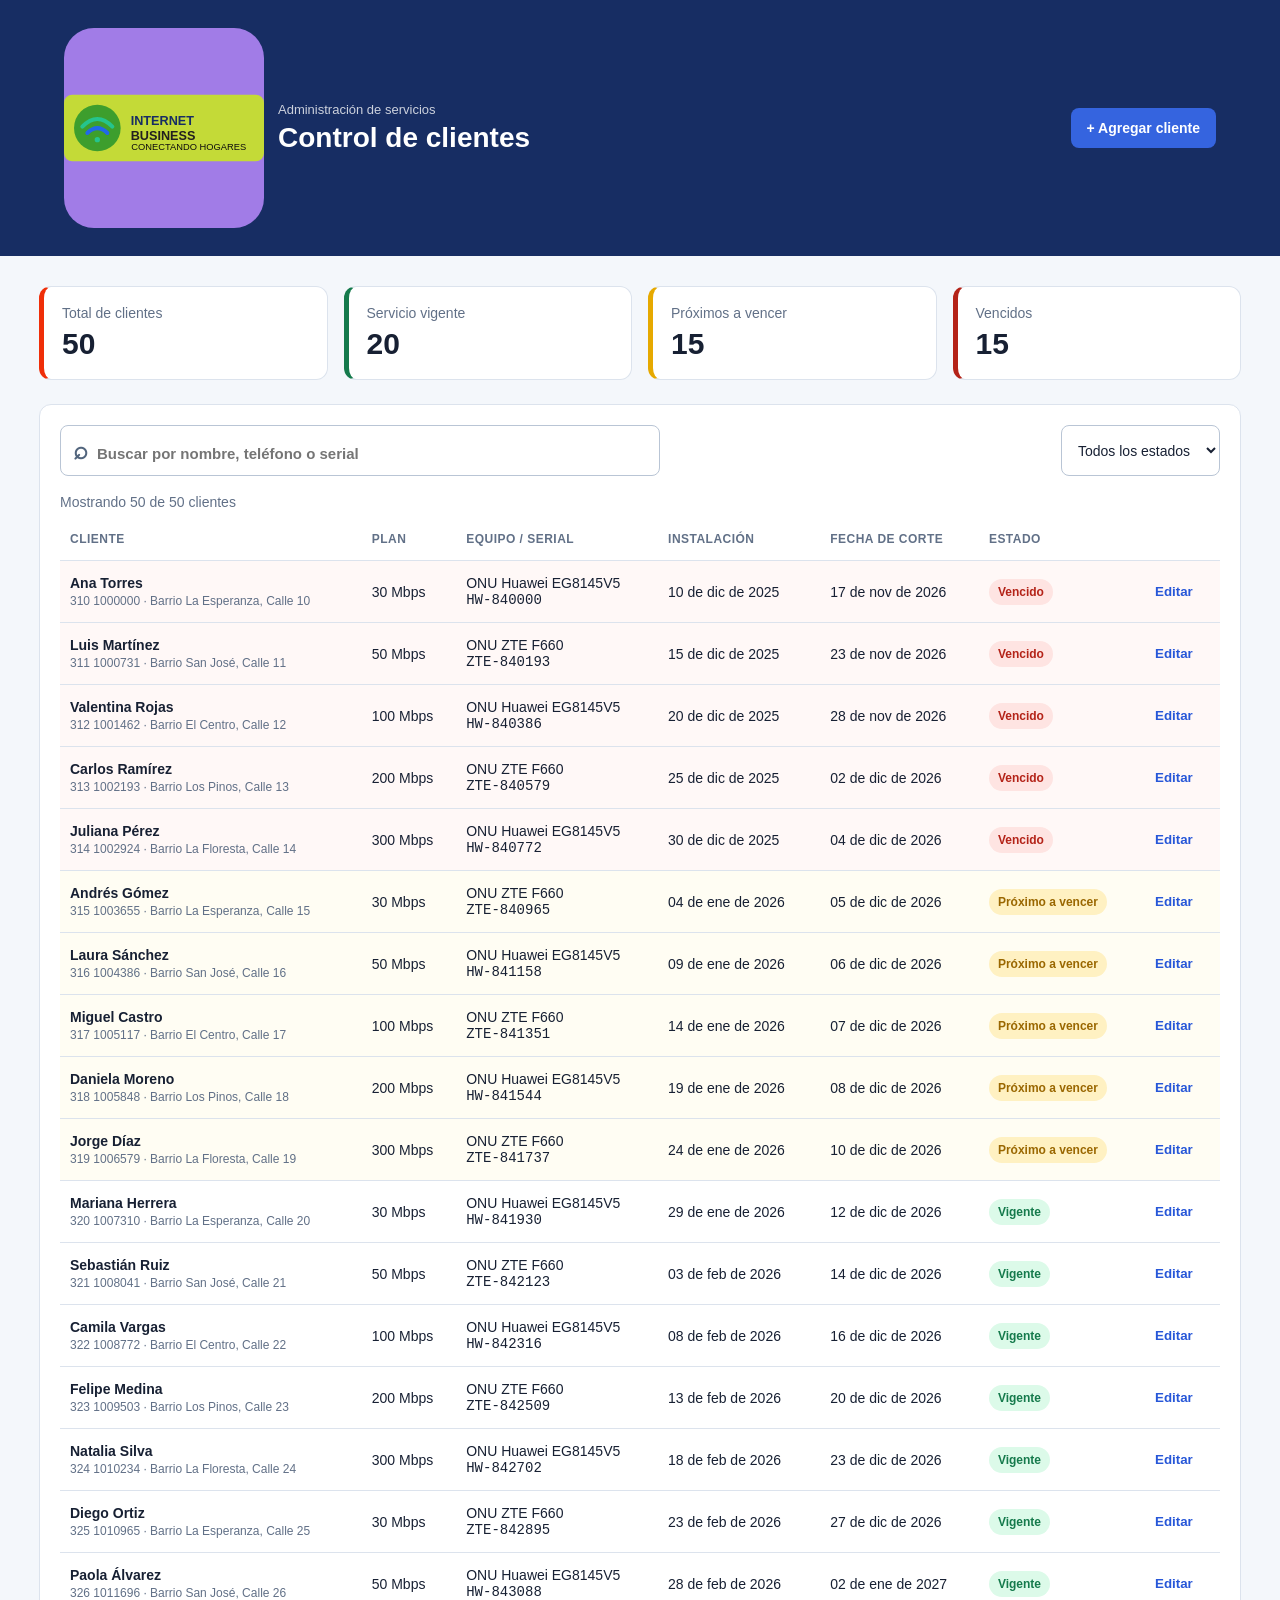
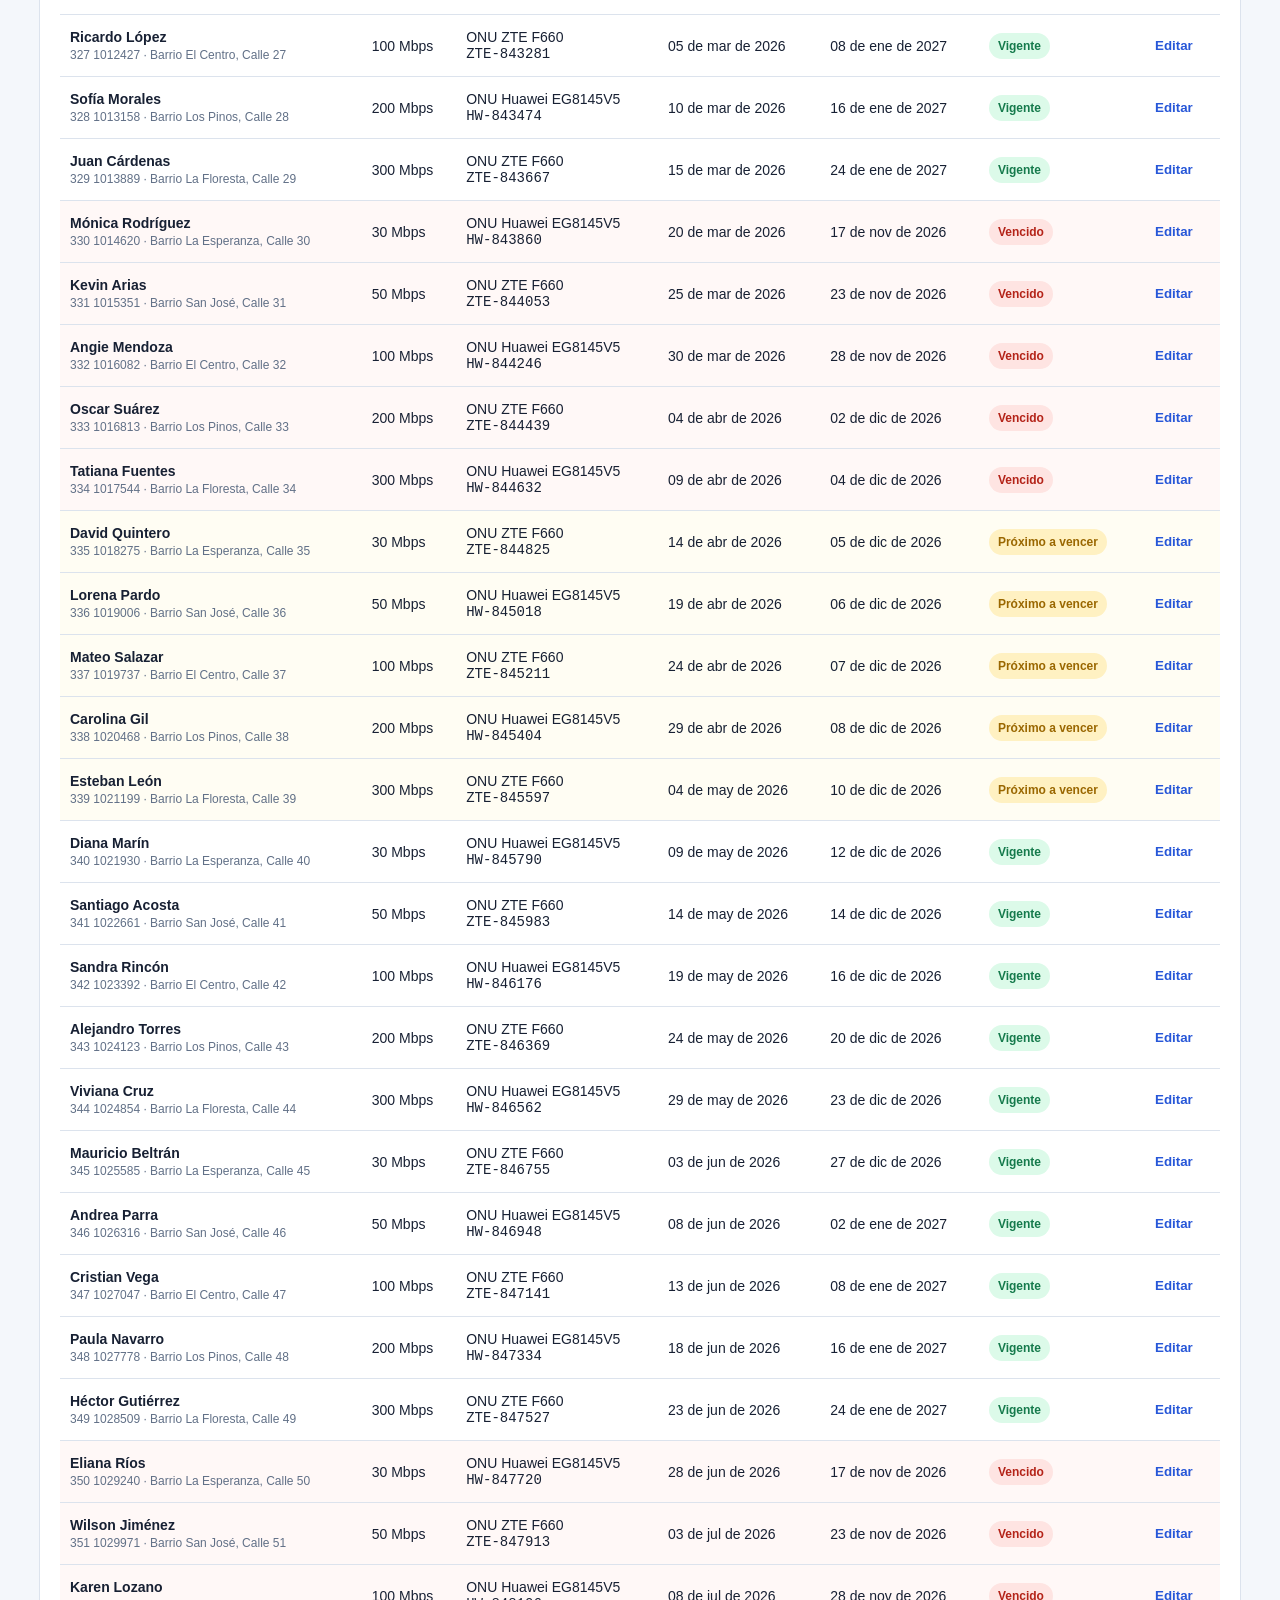
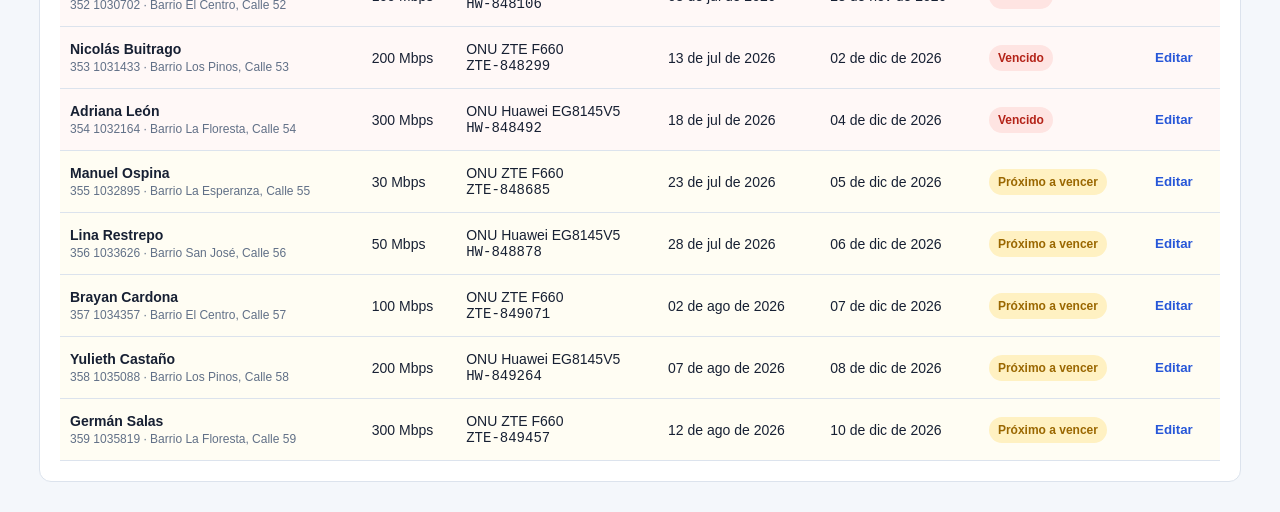
==== index.html @ f07d23fa "Add files via upload" ====
<!doctype html>
<html lang="es">
<head>
  <meta charset="utf-8">
  <meta name="viewport" content="width=device-width, initial-scale=1">
  <title>Internet Business | Control de clientes</title>
  <link rel="stylesheet" href="styles.css">
</head>
<body>
  <header class="topbar">
    <div class="brand">
      <img src="logo-internet-business.svg" alt="Internet Business - Conectando Hogares">
      <div>
        <p class="eyebrow">Administración de servicios</p>
        <h1>Control de clientes</h1>
      </div>
    </div>
    <button id="addClient" class="button">+ Agregar cliente</button>
  </header>

  <main>
    <section class="summary">
      <article class="metric total">
        <span>Total de clientes</span>
        <strong id="totalCount">0</strong>
      </article>
      <article class="metric current">
        <span>Servicio vigente</span>
        <strong id="currentCount">0</strong>
      </article>
      <article class="metric soon">
        <span>Próximos a vencer</span>
        <strong id="soonCount">0</strong>
      </article>
      <article class="metric overdue">
        <span>Vencidos</span>
        <strong id="overdueCount">0</strong>
      </article>
    </section>

    <section class="panel">
      <div class="tools">
        <label class="search" for="searchInput">
          <span>⌕</span>
          <input id="searchInput" type="search"
            placeholder="Buscar por nombre, teléfono o serial">
        </label>

        <select id="statusFilter">
          <option value="all">Todos los estados</option>
          <option value="current">Vigente</option>
          <option value="soon">Próximo a vencer</option>
          <option value="overdue">Vencido</option>
        </select>
      </div>

      <p id="resultText" class="result-text"></p>

      <div class="table-wrap">
        <table>
          <thead>
            <tr>
              <th>Cliente</th>
              <th>Plan</th>
              <th>Equipo / serial</th>
              <th>Instalación</th>
              <th>Fecha de corte</th>
              <th>Estado</th>
              <th></th>
            </tr>
          </thead>
          <tbody id="clientRows"></tbody>
        </table>
      </div>
    </section>
  </main>

  <dialog id="clientDialog">
    <form id="clientForm">
      <div class="modal-header">
        <h2 id="formTitle">Agregar cliente</h2>
        <button class="close" type="button" id="closeDialog">×</button>
      </div>

      <input id="editingId" type="hidden">

      <div class="form-grid">
        <label>Nombre completo
          <input id="name" name="name" required>
        </label>

        <label>Teléfono
          <input id="phone" name="phone" required>
        </label>

        <label>Dirección
          <input id="address" name="address" required>
        </label>

        <label>Plan
          <select id="plan" name="plan" required>
            <option>30 Mbps</option>
            <option>50 Mbps</option>
            <option>100 Mbps</option>
            <option>200 Mbps</option>
            <option>300 Mbps</option>
          </select>
        </label>

        <label>Equipo
          <input id="device" name="device" required>
        </label>

        <label>Serial
          <input id="serial" name="serial" required>
        </label>

        <label>Fecha de instalación
          <input id="installation" name="installation" type="date" required>
        </label>

        <label>Fecha de corte
          <input id="cutoff" name="cutoff" type="date" required>
        </label>
      </div>

      <div class="modal-actions">
        <button class="button secondary" type="button" id="cancelDialog">
          Cancelar
        </button>
        <button class="button" type="submit">Guardar cliente</button>
      </div>
    </form>
  </dialog>

  <script src="script.js"></script>
</body>
</html>
---- styles.css ----
:root {
  --ink: #172033;
  --muted: #617087;
  --line: #dce3ed;
  --bg: #f4f7fb;
  --card: #ffffff;
  --blue: #2757d8;
  --green: #157a4c;
  --yellow: #9a6700;
  --red: #b42318;
}

* {
  box-sizing: border-box;
}

body {
  margin: 0;
  font-family: Arial, sans-serif;
  color: var(--ink);
  background: var(--bg);
}

.topbar {
  padding: 28px max(5vw, 24px);
  background: #172d63;
  color: #ffffff;
  display: flex;
  align-items: center;
  justify-content: space-between;
  gap: 20px;
}

.brand {
  display: flex;
  align-items: center;
  gap: 14px;
}

.brand img {
  width: 200px;
  height: 200px;
  border-radius: 30px;
  background: #a17ce7;
}

h1, h2, p {
  margin: 0;
}

h1 {
  font-size: 28px;
}

.eyebrow {
  font-size: 13px;
  opacity: 0.78;
  margin-bottom: 5px;
}

main {
  max-width: 1250px;
  margin: 30px auto;
  padding: 0 24px;
}

.summary {
  display: grid;
  grid-template-columns: repeat(4, 1fr);
  gap: 16px;
  margin-bottom: 24px;
}

.metric,
.panel {
  background: var(--card);
  border: 1px solid var(--line);
  border-radius: 12px;
}

.metric {
  padding: 18px;
  border-left: 5px solid #ef2e08;
}

.metric.current {
  border-left-color: var(--green);
}

.metric.soon {
  border-left-color: #e6a900;
}

.metric.overdue {
  border-left-color: var(--red);
}

.metric span {
  color: var(--muted);
  font-size: 14px;
  display: block;
}

.metric strong {
  display: block;
  font-size: 30px;
  margin-top: 6px;
}

.panel {
  padding: 20px;
}

.tools {
  display: flex;
  gap: 12px;
  justify-content: space-between;
}

.search {
  display: flex;
  align-items: center;
  gap: 9px;
  flex: 1;
  max-width: 600px;
  border: 1px solid #b9c5d5;
  border-radius: 8px;
  padding: 0 12px;
  font-size: 25px;
  color: #52657d;
  background: #ffffff;
}

.search input,
select {
  border: 0;
  outline: 0;
  background: transparent;
  font: inherit;
}

.search input {
  width: 100%;
  padding: 13px 0;
  font-size: 15px;
}

select {
  border: 1px solid #b9c5d5;
  border-radius: 8px;
  padding: 0 12px;
  color: var(--ink);
  font-size: 14px;
}

.result-text {
  color: var(--muted);
  font-size: 14px;
  margin: 18px 0 8px;
}

.table-wrap {
  overflow-x: auto;
}

table {
  width: 100%;
  border-collapse: collapse;
  min-width: 890px;
}

th,
td {
  padding: 14px 10px;
  text-align: left;
  border-bottom: 1px solid var(--line);
  font-size: 14px;
}

th {
  color: var(--muted);
  font-size: 12px;
  text-transform: uppercase;
  letter-spacing: 0.04em;
}

.client-name {
  font-weight: bold;
}

.client-address {
  color: var(--muted);
  display: block;
  font-size: 12px;
  margin-top: 3px;
}

.badge {
  display: inline-block;
  padding: 6px 9px;
  border-radius: 999px;
  font-weight: bold;
  font-size: 12px;
}

.badge.current {
  color: var(--green);
  background: #dcfae9;
}

.badge.soon {
  color: var(--yellow);
  background: #fff1c2;
}

.badge.overdue {
  color: var(--red);
  background: #fee4e2;
}

.row-overdue {
  background: #fff8f7;
}

.row-soon {
  background: #fffdf3;
}

.edit {
  border: 0;
  color: var(--blue);
  background: transparent;
  cursor: pointer;
  font-weight: bold;
}

.button {
  border: 0;
  border-radius: 8px;
  cursor: pointer;
  padding: 12px 16px;
  background: #3564df;
  color: #ffffff;
  font-weight: bold;
  font-size: 14px;
}

.button.secondary {
  background: #e7ecf3;
  color: var(--ink);
}

dialog {
  border: 0;
  border-radius: 12px;
  padding: 0;
  width: min(680px, calc(100% - 30px));
  box-shadow: 0 18px 60px #00000066;
}

dialog::backdrop {
  background: #13223c99;
}

form {
  padding: 22px;
}

.modal-header,
.modal-actions {
  display: flex;
  align-items: center;
  justify-content: space-between;
  gap: 12px;
}

.close {
  border: 0;
  background: transparent;
  font-size: 28px;
  cursor: pointer;
}

.form-grid {
  display: grid;
  grid-template-columns: repeat(2, 1fr);
  gap: 14px;
  margin: 22px 0;
}

label {
  font-size: 13px;
  font-weight: bold;
  color: #34445d;
}

label input,
label select {
  display: block;
  width: 100%;
  margin-top: 6px;
  padding: 10px;
  border: 1px solid #b9c5d5;
  border-radius: 7px;
  background: #ffffff;
  font-size: 14px;
}

.modal-actions {
  justify-content: flex-end;
}

@media (max-width: 720px) {
  .topbar {
    align-items: flex-start;
    flex-direction: column;
  }

  .summary {
    grid-template-columns: repeat(2, 1fr);
  }

  .tools {
    flex-direction: column;
  }

  .search {
    max-width: none;
  }

  .tools select {
    padding: 12px;
  }

  .form-grid {
    grid-template-columns: 1fr;
  }
}
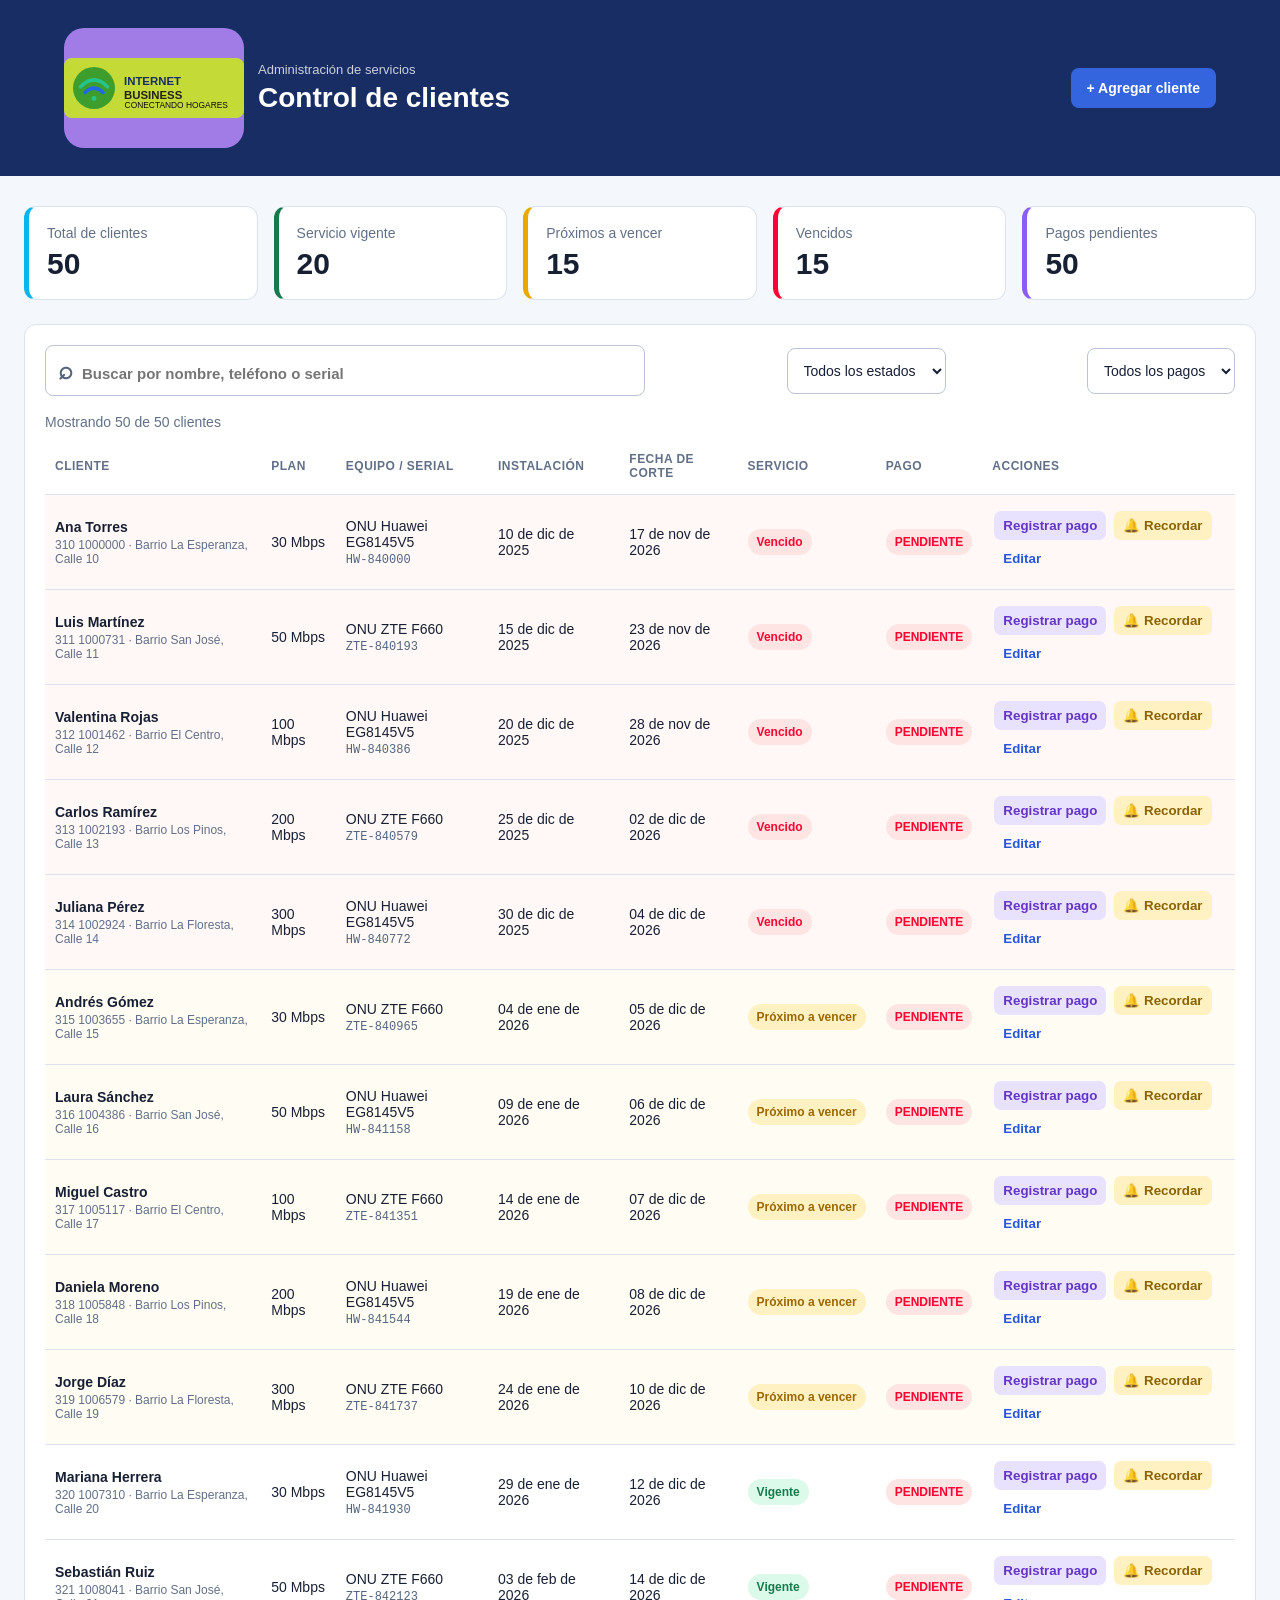
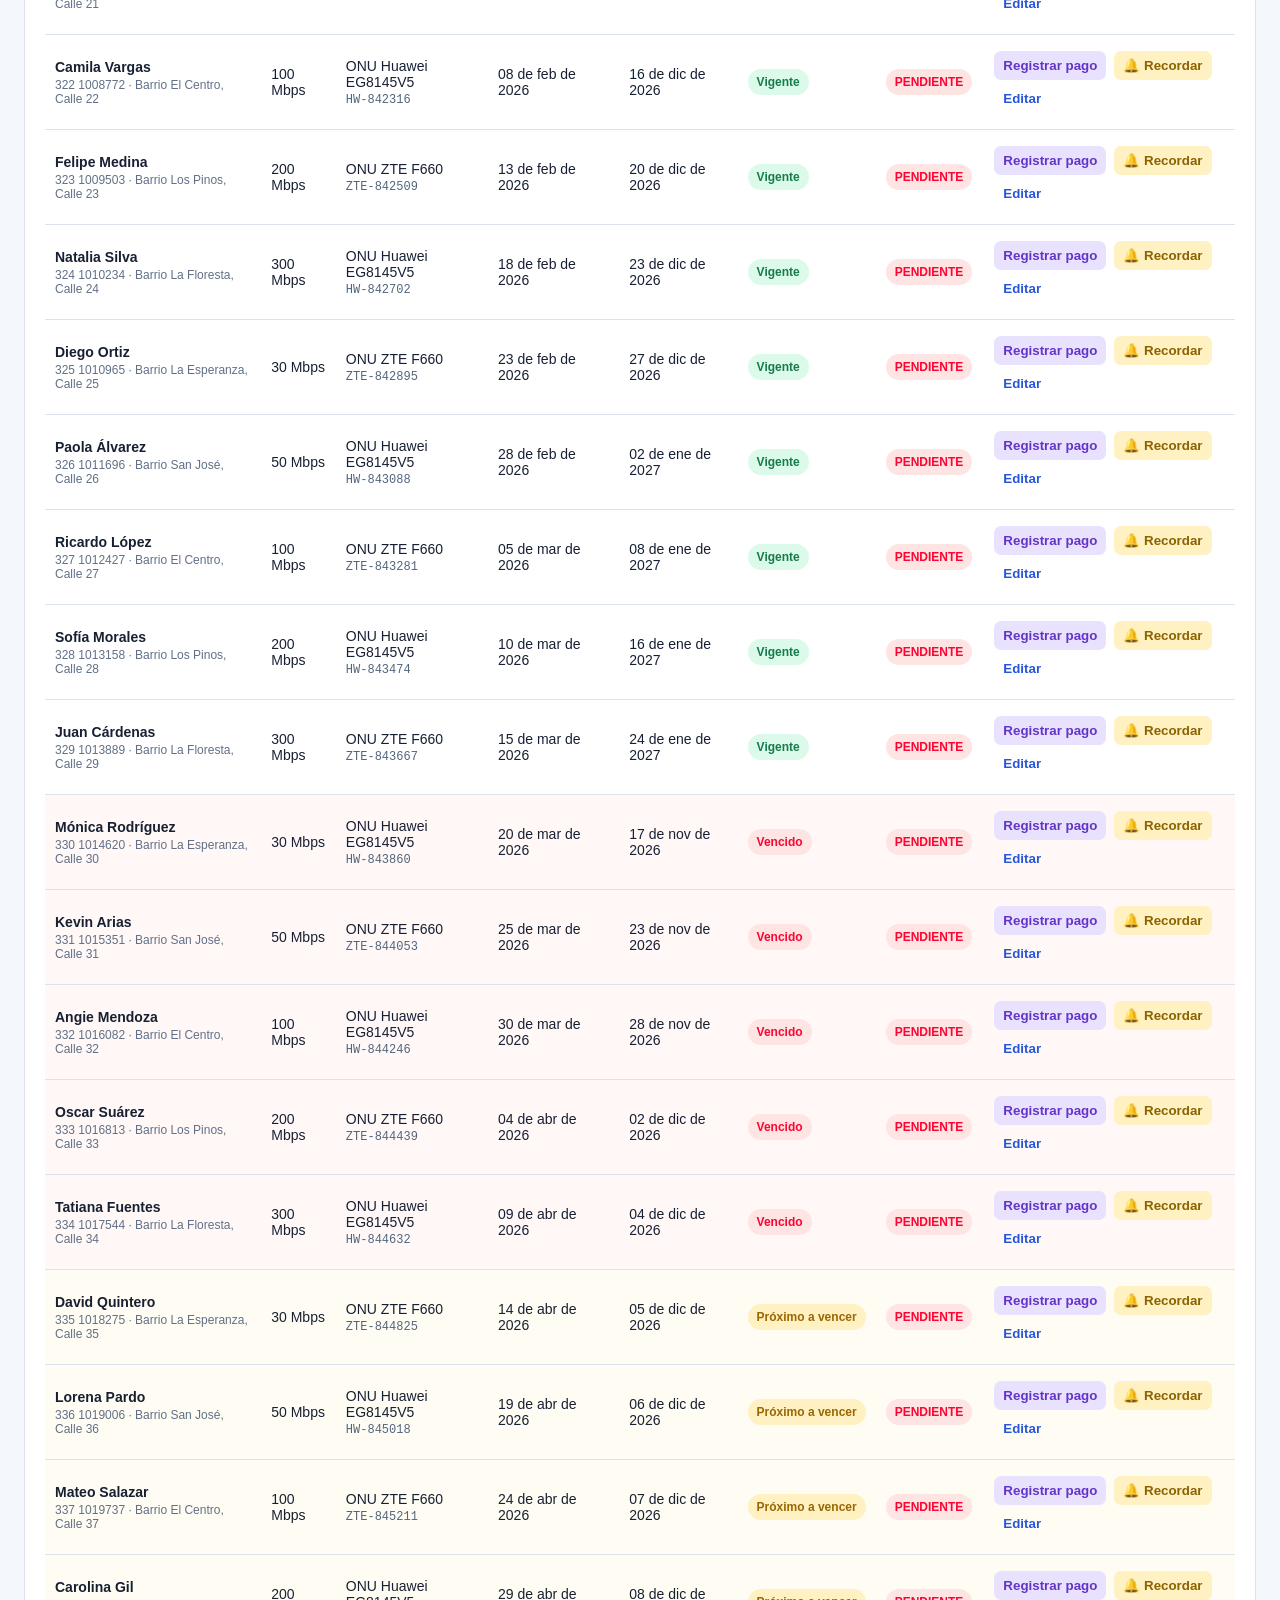
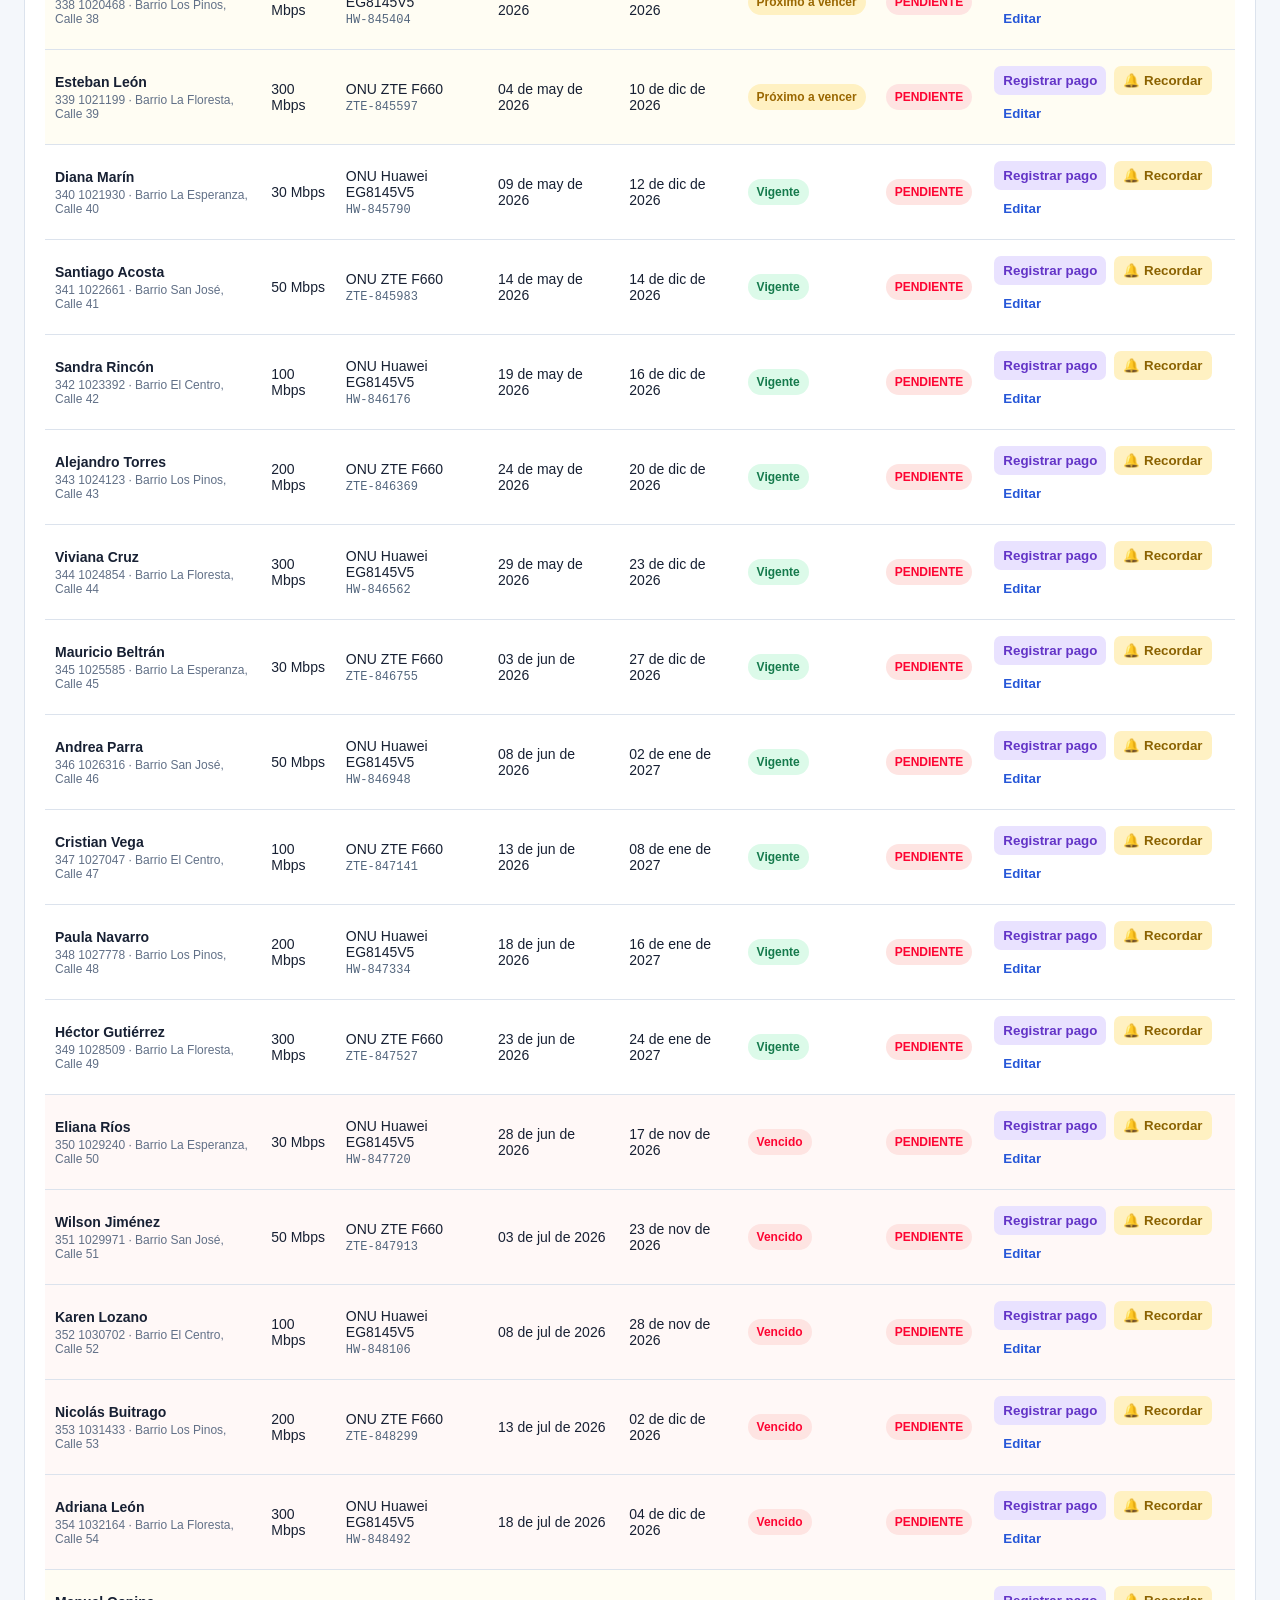
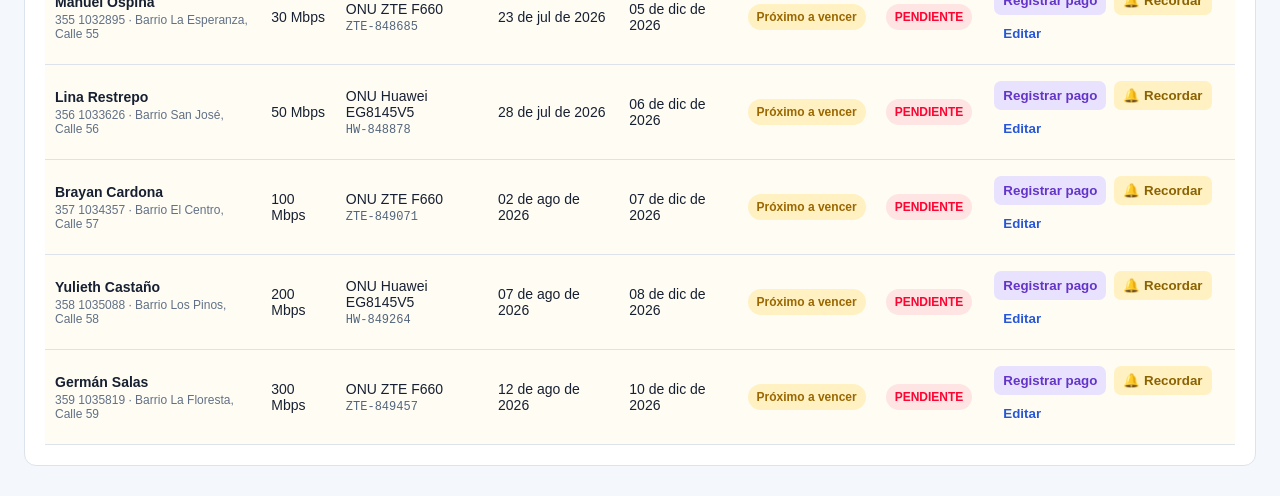
==== commit 17d31a34: "Actualización del logo" ====
--- a/index.html
+++ b/index.html
@@ -1,138 +1,352 @@
-<!doctype html>
-<html lang="es">
-<head>
-  <meta charset="utf-8">
-  <meta name="viewport" content="width=device-width, initial-scale=1">
-  <title>Internet Business | Control de clientes</title>
-  <link rel="stylesheet" href="styles.css">
-</head>
-<body>
-  <header class="topbar">
-    <div class="brand">
-      <img src="logo-internet-business.svg" alt="Internet Business - Conectando Hogares">
-      <div>
-        <p class="eyebrow">Administración de servicios</p>
-        <h1>Control de clientes</h1>
-      </div>
-    </div>
-    <button id="addClient" class="button">+ Agregar cliente</button>
-  </header>
-
-  <main>
-    <section class="summary">
-      <article class="metric total">
-        <span>Total de clientes</span>
-        <strong id="totalCount">0</strong>
-      </article>
-      <article class="metric current">
-        <span>Servicio vigente</span>
-        <strong id="currentCount">0</strong>
-      </article>
-      <article class="metric soon">
-        <span>Próximos a vencer</span>
-        <strong id="soonCount">0</strong>
-      </article>
-      <article class="metric overdue">
-        <span>Vencidos</span>
-        <strong id="overdueCount">0</strong>
-      </article>
-    </section>
-
-    <section class="panel">
-      <div class="tools">
-        <label class="search" for="searchInput">
-          <span>⌕</span>
-          <input id="searchInput" type="search"
-            placeholder="Buscar por nombre, teléfono o serial">
-        </label>
-
-        <select id="statusFilter">
-          <option value="all">Todos los estados</option>
-          <option value="current">Vigente</option>
-          <option value="soon">Próximo a vencer</option>
-          <option value="overdue">Vencido</option>
-        </select>
-      </div>
-
-      <p id="resultText" class="result-text"></p>
-
-      <div class="table-wrap">
-        <table>
-          <thead>
-            <tr>
-              <th>Cliente</th>
-              <th>Plan</th>
-              <th>Equipo / serial</th>
-              <th>Instalación</th>
-              <th>Fecha de corte</th>
-              <th>Estado</th>
-              <th></th>
-            </tr>
-          </thead>
-          <tbody id="clientRows"></tbody>
-        </table>
-      </div>
-    </section>
-  </main>
-
-  <dialog id="clientDialog">
-    <form id="clientForm">
-      <div class="modal-header">
-        <h2 id="formTitle">Agregar cliente</h2>
-        <button class="close" type="button" id="closeDialog">×</button>
-      </div>
-
-      <input id="editingId" type="hidden">
-
-      <div class="form-grid">
-        <label>Nombre completo
-          <input id="name" name="name" required>
-        </label>
-
-        <label>Teléfono
-          <input id="phone" name="phone" required>
-        </label>
-
-        <label>Dirección
-          <input id="address" name="address" required>
-        </label>
-
-        <label>Plan
-          <select id="plan" name="plan" required>
-            <option>30 Mbps</option>
-            <option>50 Mbps</option>
-            <option>100 Mbps</option>
-            <option>200 Mbps</option>
-            <option>300 Mbps</option>
-          </select>
-        </label>
-
-        <label>Equipo
-          <input id="device" name="device" required>
-        </label>
-
-        <label>Serial
-          <input id="serial" name="serial" required>
-        </label>
-
-        <label>Fecha de instalación
-          <input id="installation" name="installation" type="date" required>
-        </label>
-
-        <label>Fecha de corte
-          <input id="cutoff" name="cutoff" type="date" required>
-        </label>
-      </div>
-
-      <div class="modal-actions">
-        <button class="button secondary" type="button" id="cancelDialog">
-          Cancelar
-        </button>
-        <button class="button" type="submit">Guardar cliente</button>
-      </div>
-    </form>
-  </dialog>
-
-  <script src="script.js"></script>
-</body>
-</html>+<!doctype html>
+<html lang="es">
+<head>
+  <meta charset="utf-8">
+  <meta name="viewport" content="width=device-width, initial-scale=1">
+  <title>Internet Business | Control de clientes</title>
+  <link rel="stylesheet" href="styles.css">
+</head>
+
+<body>
+
+<header class="topbar">
+  <div class="brand">
+    <img src="logo-internet-business.svg" alt="Internet Business - Conectando Hogares">
+    <div>
+      <p class="eyebrow">Administración de servicios</p>
+      <h1>Control de clientes</h1>
+    </div>
+  </div>
+
+  <button id="addClient" class="button">+ Agregar cliente</button>
+</header>
+
+<main>
+
+  <section class="summary">
+
+    <article class="metric total">
+      <span>Total de clientes</span>
+      <strong id="totalCount">0</strong>
+    </article>
+
+    <article class="metric current">
+      <span>Servicio vigente</span>
+      <strong id="currentCount">0</strong>
+    </article>
+
+    <article class="metric soon">
+      <span>Próximos a vencer</span>
+      <strong id="soonCount">0</strong>
+    </article>
+
+    <article class="metric overdue">
+      <span>Vencidos</span>
+      <strong id="overdueCount">0</strong>
+    </article>
+
+    <article class="metric payments">
+      <span>Pagos pendientes</span>
+      <strong id="pendingPaymentCount">0</strong>
+    </article>
+
+  </section>
+
+  <section class="panel">
+
+    <div class="tools">
+
+      <label class="search" for="searchInput">
+        <span>⌕</span>
+
+        <input
+          id="searchInput"
+          type="search"
+          placeholder="Buscar por nombre, teléfono o serial"
+        >
+      </label>
+
+      <select id="statusFilter">
+        <option value="all">Todos los estados</option>
+        <option value="current">Vigente</option>
+        <option value="soon">Próximo a vencer</option>
+        <option value="overdue">Vencido</option>
+      </select>
+
+      <select id="paymentFilter">
+        <option value="all">Todos los pagos</option>
+        <option value="paid">Pagados</option>
+        <option value="pending">Pendientes</option>
+      </select>
+
+    </div>
+
+    <p id="resultText" class="result-text"></p>
+
+    <div class="table-wrap">
+
+      <table>
+
+        <thead>
+
+          <tr>
+            <th>Cliente</th>
+            <th>Plan</th>
+            <th>Equipo / serial</th>
+            <th>Instalación</th>
+            <th>Fecha de corte</th>
+            <th>Servicio</th>
+            <th>Pago</th>
+            <th>Acciones</th>
+          </tr>
+
+        </thead>
+
+        <tbody id="clientRows"></tbody>
+
+      </table>
+
+    </div>
+
+  </section>
+
+</main>
+
+
+<!-- AGREGAR / EDITAR CLIENTE -->
+
+<dialog id="clientDialog">
+
+  <form id="clientForm">
+
+    <div class="modal-header">
+
+      <h2 id="formTitle">Agregar cliente</h2>
+
+      <button
+        class="close"
+        type="button"
+        id="closeDialog"
+      >
+        ×
+      </button>
+
+    </div>
+
+    <input id="editingId" type="hidden">
+
+    <div class="form-grid">
+
+      <label>
+        Nombre completo
+        <input
+          id="name"
+          name="name"
+          type="text"
+          required
+        >
+      </label>
+
+      <label>
+        Teléfono
+        <input
+          id="phone"
+          name="phone"
+          type="tel"
+          placeholder="3001234567"
+          required
+        >
+      </label>
+
+      <label>
+        Dirección
+        <input
+          id="address"
+          name="address"
+          type="text"
+          required
+        >
+      </label>
+
+      <label>
+        Plan
+
+        <select id="plan" name="plan" required>
+          <option value="30 Mbps">30 Mbps</option>
+          <option value="50 Mbps">50 Mbps</option>
+          <option value="100 Mbps">100 Mbps</option>
+          <option value="200 Mbps">200 Mbps</option>
+          <option value="300 Mbps">300 Mbps</option>
+          <option value="500 Mbps">500 Mbps</option>
+        </select>
+
+      </label>
+
+      <label>
+        Equipo
+        <input
+          id="device"
+          name="device"
+          type="text"
+          required
+        >
+      </label>
+
+      <label>
+        Serial
+        <input
+          id="serial"
+          name="serial"
+          type="text"
+          required
+        >
+      </label>
+
+      <label>
+        Fecha de instalación
+        <input
+          id="installation"
+          name="installation"
+          type="date"
+          required
+        >
+      </label>
+
+      <label>
+        Fecha de corte
+        <input
+          id="cutoff"
+          name="cutoff"
+          type="date"
+          required
+        >
+      </label>
+
+    </div>
+
+    <div class="modal-actions">
+
+      <button
+        class="button secondary"
+        type="button"
+        id="cancelDialog"
+      >
+        Cancelar
+      </button>
+
+      <button
+        class="button"
+        type="submit"
+      >
+        Guardar cliente
+      </button>
+
+    </div>
+
+  </form>
+
+</dialog>
+
+
+<!-- REGISTRAR / EDITAR PAGO -->
+
+<dialog id="paymentDialog">
+
+  <form id="paymentForm">
+
+    <div class="modal-header">
+
+      <div>
+
+        <h2 id="paymentTitle">Registrar pago</h2>
+
+        <p
+          id="paymentClientName"
+          class="modal-subtitle"
+        ></p>
+
+      </div>
+
+      <button
+        class="close"
+        type="button"
+        id="closePaymentDialog"
+      >
+        ×
+      </button>
+
+    </div>
+
+    <input id="paymentClientId" type="hidden">
+
+    <div class="form-grid">
+
+      <label>
+        Valor pagado
+
+        <input
+          id="paymentAmount"
+          type="number"
+          min="0"
+          step="100"
+          placeholder="50000"
+          required
+        >
+
+      </label>
+
+      <label>
+        Método de pago
+
+        <select id="paymentMethod" required>
+          <option value="Efectivo">💵 Efectivo</option>
+          <option value="Nequi">📱 Nequi</option>
+          <option value="Daviplata">📱 Daviplata</option>
+          <option value="Transferencia">🏦 Transferencia</option>
+          <option value="Tarjeta">💳 Tarjeta</option>
+          <option value="Otro">Otro</option>
+        </select>
+
+      </label>
+
+      <label>
+        Fecha del pago
+
+        <input
+          id="paymentDate"
+          type="date"
+          required
+        >
+
+      </label>
+
+    </div>
+
+    <div class="modal-actions">
+
+      <button
+        class="button secondary"
+        type="button"
+        id="cancelPayment"
+      >
+        Cancelar
+      </button>
+
+      <button
+        class="button payment-save"
+        type="submit"
+      >
+        Guardar pago
+      </button>
+
+    </div>
+
+  </form>
+
+</dialog>
+
+
+<script src="script.js"></script>
+
+</body>
+</html>
--- a/styles.css
+++ b/styles.css
@@ -1,338 +1,573 @@
-:root {
-  --ink: #172033;
-  --muted: #617087;
-  --line: #dce3ed;
-  --bg: #f4f7fb;
-  --card: #ffffff;
-  --blue: #2757d8;
-  --green: #157a4c;
-  --yellow: #9a6700;
-  --red: #b42318;
-}
-
-* {
-  box-sizing: border-box;
-}
-
-body {
-  margin: 0;
-  font-family: Arial, sans-serif;
-  color: var(--ink);
-  background: var(--bg);
-}
-
-.topbar {
-  padding: 28px max(5vw, 24px);
-  background: #172d63;
-  color: #ffffff;
-  display: flex;
-  align-items: center;
-  justify-content: space-between;
-  gap: 20px;
-}
-
-.brand {
-  display: flex;
-  align-items: center;
-  gap: 14px;
-}
-
-.brand img {
-  width: 200px;
-  height: 200px;
-  border-radius: 30px;
-  background: #a17ce7;
-}
-
-h1, h2, p {
-  margin: 0;
-}
-
-h1 {
-  font-size: 28px;
-}
-
-.eyebrow {
-  font-size: 13px;
-  opacity: 0.78;
-  margin-bottom: 5px;
-}
-
-main {
-  max-width: 1250px;
-  margin: 30px auto;
-  padding: 0 24px;
-}
-
-.summary {
-  display: grid;
-  grid-template-columns: repeat(4, 1fr);
-  gap: 16px;
-  margin-bottom: 24px;
-}
-
-.metric,
-.panel {
-  background: var(--card);
-  border: 1px solid var(--line);
-  border-radius: 12px;
-}
-
-.metric {
-  padding: 18px;
-  border-left: 5px solid #ef2e08;
-}
-
-.metric.current {
-  border-left-color: var(--green);
-}
-
-.metric.soon {
-  border-left-color: #e6a900;
-}
-
-.metric.overdue {
-  border-left-color: var(--red);
-}
-
-.metric span {
-  color: var(--muted);
-  font-size: 14px;
-  display: block;
-}
-
-.metric strong {
-  display: block;
-  font-size: 30px;
-  margin-top: 6px;
-}
-
-.panel {
-  padding: 20px;
-}
-
-.tools {
-  display: flex;
-  gap: 12px;
-  justify-content: space-between;
-}
-
-.search {
-  display: flex;
-  align-items: center;
-  gap: 9px;
-  flex: 1;
-  max-width: 600px;
-  border: 1px solid #b9c5d5;
-  border-radius: 8px;
-  padding: 0 12px;
-  font-size: 25px;
-  color: #52657d;
-  background: #ffffff;
-}
-
-.search input,
-select {
-  border: 0;
-  outline: 0;
-  background: transparent;
-  font: inherit;
-}
-
-.search input {
-  width: 100%;
-  padding: 13px 0;
-  font-size: 15px;
-}
-
-select {
-  border: 1px solid #b9c5d5;
-  border-radius: 8px;
-  padding: 0 12px;
-  color: var(--ink);
-  font-size: 14px;
-}
-
-.result-text {
-  color: var(--muted);
-  font-size: 14px;
-  margin: 18px 0 8px;
-}
-
-.table-wrap {
-  overflow-x: auto;
-}
-
-table {
-  width: 100%;
-  border-collapse: collapse;
-  min-width: 890px;
-}
-
-th,
-td {
-  padding: 14px 10px;
-  text-align: left;
-  border-bottom: 1px solid var(--line);
-  font-size: 14px;
-}
-
-th {
-  color: var(--muted);
-  font-size: 12px;
-  text-transform: uppercase;
-  letter-spacing: 0.04em;
-}
-
-.client-name {
-  font-weight: bold;
-}
-
-.client-address {
-  color: var(--muted);
-  display: block;
-  font-size: 12px;
-  margin-top: 3px;
-}
-
-.badge {
-  display: inline-block;
-  padding: 6px 9px;
-  border-radius: 999px;
-  font-weight: bold;
-  font-size: 12px;
-}
-
-.badge.current {
-  color: var(--green);
-  background: #dcfae9;
-}
-
-.badge.soon {
-  color: var(--yellow);
-  background: #fff1c2;
-}
-
-.badge.overdue {
-  color: var(--red);
-  background: #fee4e2;
-}
-
-.row-overdue {
-  background: #fff8f7;
-}
-
-.row-soon {
-  background: #fffdf3;
-}
-
-.edit {
-  border: 0;
-  color: var(--blue);
-  background: transparent;
-  cursor: pointer;
-  font-weight: bold;
-}
-
-.button {
-  border: 0;
-  border-radius: 8px;
-  cursor: pointer;
-  padding: 12px 16px;
-  background: #3564df;
-  color: #ffffff;
-  font-weight: bold;
-  font-size: 14px;
-}
-
-.button.secondary {
-  background: #e7ecf3;
-  color: var(--ink);
-}
-
-dialog {
-  border: 0;
-  border-radius: 12px;
-  padding: 0;
-  width: min(680px, calc(100% - 30px));
-  box-shadow: 0 18px 60px #00000066;
-}
-
-dialog::backdrop {
-  background: #13223c99;
-}
-
-form {
-  padding: 22px;
-}
-
-.modal-header,
-.modal-actions {
-  display: flex;
-  align-items: center;
-  justify-content: space-between;
-  gap: 12px;
-}
-
-.close {
-  border: 0;
-  background: transparent;
-  font-size: 28px;
-  cursor: pointer;
-}
-
-.form-grid {
-  display: grid;
-  grid-template-columns: repeat(2, 1fr);
-  gap: 14px;
-  margin: 22px 0;
-}
-
-label {
-  font-size: 13px;
-  font-weight: bold;
-  color: #34445d;
-}
-
-label input,
-label select {
-  display: block;
-  width: 100%;
-  margin-top: 6px;
-  padding: 10px;
-  border: 1px solid #b9c5d5;
-  border-radius: 7px;
-  background: #ffffff;
-  font-size: 14px;
-}
-
-.modal-actions {
-  justify-content: flex-end;
-}
-
-@media (max-width: 720px) {
-  .topbar {
-    align-items: flex-start;
-    flex-direction: column;
-  }
-
-  .summary {
-    grid-template-columns: repeat(2, 1fr);
-  }
-
-  .tools {
-    flex-direction: column;
-  }
-
-  .search {
-    max-width: none;
-  }
-
-  .tools select {
-    padding: 12px;
-  }
-
-  .form-grid {
-    grid-template-columns: 1fr;
-  }
-}+:root {
+  --ink: #172033;
+  --muted: #617087;
+  --line: #dce3ed;
+  --bg: #f4f7fb;
+  --card: #ffffff;
+  --blue: #2757d8;
+  --green: #157a4c;
+  --yellow: #9a6700;
+  --red: #fd0432;
+  --whatsapp: #25d366;
+}
+
+* {
+  box-sizing: border-box;
+}
+
+body {
+  margin: 0;
+  font-family: Arial, sans-serif;
+  color: var(--ink);
+  background: var(--bg);
+}
+
+/* =========================
+   BARRA SUPERIOR
+   ========================= */
+
+.topbar {
+  padding: 28px max(5vw, 24px);
+  background: #172d63;
+  color: #ffffff;
+  display: flex;
+  align-items: center;
+  justify-content: space-between;
+  gap: 20px;
+}
+
+.brand {
+  display: flex;
+  align-items: center;
+  gap: 14px;
+}
+
+.brand img {
+  width: 180px;
+  height: 120px;
+  border-radius: 20px;
+  background: #a17ce7;
+  object-fit: contain;
+}
+
+h1,
+h2,
+p {
+  margin: 0;
+}
+
+h1 {
+  font-size: 28px;
+}
+
+.eyebrow {
+  font-size: 13px;
+  opacity: 0.78;
+  margin-bottom: 5px;
+}
+
+/* =========================
+   CONTENIDO
+   ========================= */
+
+main {
+  max-width: 1450px;
+  margin: 30px auto;
+  padding: 0 24px;
+}
+
+/* =========================
+   RESUMEN
+   ========================= */
+
+.summary {
+  display: grid;
+  grid-template-columns: repeat(5, 1fr);
+  gap: 16px;
+  margin-bottom: 24px;
+}
+
+.metric,
+.panel {
+  background: var(--card);
+  border: 1px solid var(--line);
+  border-radius: 12px;
+}
+
+.metric {
+  padding: 18px;
+  border-left: 5px solid #08b5ef;
+}
+
+.metric.current {
+  border-left-color: var(--green);
+}
+
+.metric.soon {
+  border-left-color: #e6a900;
+}
+
+.metric.overdue {
+  border-left-color: var(--red);
+}
+
+.metric.payments {
+  border-left-color: #8b5cf6;
+}
+
+.metric span {
+  color: var(--muted);
+  font-size: 14px;
+  display: block;
+}
+
+.metric strong {
+  display: block;
+  font-size: 30px;
+  margin-top: 6px;
+}
+
+/* =========================
+   PANEL
+   ========================= */
+
+.panel {
+  padding: 20px;
+}
+
+.tools {
+  display: flex;
+  gap: 12px;
+  justify-content: space-between;
+  align-items: center;
+}
+
+.search {
+  display: flex;
+  align-items: center;
+  gap: 9px;
+  flex: 1;
+  max-width: 600px;
+  border: 1px solid #b9c5d5;
+  border-radius: 8px;
+  padding: 0 12px;
+  font-size: 25px;
+  color: #52657d;
+  background: #ffffff;
+}
+
+.search input,
+select {
+  border: 0;
+  outline: 0;
+  background: transparent;
+  font: inherit;
+}
+
+.search input {
+  width: 100%;
+  padding: 13px 0;
+  font-size: 15px;
+}
+
+.tools select {
+  border: 1px solid #b9c5d5;
+  border-radius: 8px;
+  padding: 13px 12px;
+  color: var(--ink);
+  font-size: 14px;
+  background: #ffffff;
+}
+
+.result-text {
+  color: var(--muted);
+  font-size: 14px;
+  margin: 18px 0 8px;
+}
+
+/* =========================
+   TABLA
+   ========================= */
+
+.table-wrap {
+  overflow-x: auto;
+}
+
+table {
+  width: 100%;
+  border-collapse: collapse;
+  min-width: 1150px;
+}
+
+th,
+td {
+  padding: 14px 10px;
+  text-align: left;
+  border-bottom: 1px solid var(--line);
+  font-size: 14px;
+  vertical-align: middle;
+}
+
+th {
+  color: var(--muted);
+  font-size: 12px;
+  text-transform: uppercase;
+  letter-spacing: 0.04em;
+}
+
+.client-name {
+  font-weight: bold;
+}
+
+.client-address {
+  color: var(--muted);
+  display: block;
+  font-size: 12px;
+  margin-top: 3px;
+}
+
+code {
+  color: #52657d;
+  font-size: 12px;
+}
+
+/* =========================
+   ESTADOS
+   ========================= */
+
+.badge {
+  display: inline-block;
+  padding: 6px 9px;
+  border-radius: 999px;
+  font-weight: bold;
+  font-size: 12px;
+  white-space: nowrap;
+}
+
+.badge.current {
+  color: var(--green);
+  background: #dcfae9;
+}
+
+.badge.soon {
+  color: var(--yellow);
+  background: #fff1c2;
+}
+
+.badge.overdue {
+  color: var(--red);
+  background: #fee4e2;
+}
+
+.badge.paid {
+  color: var(--green);
+  background: #dcfae9;
+}
+
+.badge.pending {
+  color: var(--red);
+  background: #fee4e2;
+}
+
+.row-overdue {
+  background: #fff8f7;
+}
+
+.row-soon {
+  background: #fffdf3;
+}
+
+/* =========================
+   BOTONES
+   ========================= */
+
+.button {
+  border: 0;
+  border-radius: 8px;
+  cursor: pointer;
+  padding: 12px 16px;
+  background: #3564df;
+  color: #ffffff;
+  font-weight: bold;
+  font-size: 14px;
+  transition: 0.2s ease;
+}
+
+.button:hover {
+  background: #244fc2;
+  transform: translateY(-1px);
+}
+
+.button.secondary {
+  background: #e7ecf3;
+  color: var(--ink);
+}
+
+.button.secondary:hover {
+  background: #d8e0eb;
+}
+
+/* =========================
+   BOTONES DE ACCIONES
+   ========================= */
+
+.edit,
+.action-button {
+  border: 0;
+  cursor: pointer;
+  font-weight: bold;
+  border-radius: 7px;
+  padding: 7px 9px;
+  margin: 2px;
+  transition: 0.2s ease;
+}
+
+.edit {
+  color: var(--blue);
+  background: transparent;
+}
+
+.edit:hover {
+  background: #edf2ff;
+}
+
+.action-button.payment {
+  background: #e9e2ff;
+  color: #6334c7;
+}
+
+.action-button.payment:hover {
+  background: #dcd0ff;
+}
+
+.action-button.whatsapp {
+  background: #dcf8e6;
+  color: #138a43;
+}
+
+.action-button.whatsapp:hover {
+  background: #c7f2d6;
+}
+
+.action-button.reminder {
+  background: #fff1c2;
+  color: #8b6200;
+}
+
+.action-button.reminder:hover {
+  background: #ffe8a0;
+}
+
+/* =========================
+   INFORMACIÓN DEL PAGO
+   ========================= */
+
+.payment-info {
+  font-size: 12px;
+  color: var(--muted);
+  margin-top: 5px;
+  line-height: 1.5;
+}
+
+/* =========================
+   VENTANAS MODALES
+   ========================= */
+
+dialog {
+  border: 0;
+  border-radius: 12px;
+  padding: 0;
+  width: min(680px, calc(100% - 30px));
+  max-height: 90vh;
+  overflow-y: auto;
+  box-shadow: 0 18px 60px #00000066;
+}
+
+dialog::backdrop {
+  background: #13223c99;
+}
+
+form {
+  padding: 22px;
+}
+
+.modal-header,
+.modal-actions {
+  display: flex;
+  align-items: center;
+  justify-content: space-between;
+  gap: 12px;
+}
+
+.modal-header {
+  margin-bottom: 5px;
+}
+
+.modal-subtitle {
+  color: var(--muted);
+  margin-top: 5px;
+  font-size: 14px;
+}
+
+.close {
+  border: 0;
+  background: transparent;
+  font-size: 28px;
+  cursor: pointer;
+  color: var(--ink);
+  line-height: 1;
+}
+
+.close:hover {
+  color: var(--red);
+}
+
+/* =========================
+   FORMULARIOS
+   ========================= */
+
+.form-grid {
+  display: grid;
+  grid-template-columns: repeat(2, 1fr);
+  gap: 14px;
+  margin: 22px 0;
+}
+
+label {
+  font-size: 13px;
+  font-weight: bold;
+  color: #34445d;
+}
+
+label input,
+label select {
+  display: block;
+  width: 100%;
+  margin-top: 6px;
+  padding: 10px;
+  border: 1px solid #b9c5d5;
+  border-radius: 7px;
+  background: #ffffff;
+  font-size: 14px;
+  color: var(--ink);
+  outline: none;
+}
+
+label input:focus,
+label select:focus {
+  border-color: var(--blue);
+  box-shadow: 0 0 0 3px #2757d81a;
+}
+
+.modal-actions {
+  justify-content: flex-end;
+}
+
+.payment-save {
+  background: var(--green);
+}
+
+.payment-save:hover {
+  background: #10633d;
+}
+
+/* =========================
+   RESPONSIVE
+   ========================= */
+
+@media (max-width: 1100px) {
+
+  .summary {
+    grid-template-columns: repeat(3, 1fr);
+  }
+
+}
+
+@media (max-width: 800px) {
+
+  .summary {
+    grid-template-columns: repeat(2, 1fr);
+  }
+
+  .tools {
+    flex-direction: column;
+    align-items: stretch;
+  }
+
+  .search {
+    max-width: none;
+  }
+
+  .tools select {
+    width: 100%;
+  }
+
+}
+
+@media (max-width: 720px) {
+
+  .topbar {
+    align-items: flex-start;
+    flex-direction: column;
+  }
+
+  .brand img {
+    width: 80px;
+    height: 80px;
+  }
+
+  h1 {
+    font-size: 23px;
+  }
+
+  main {
+    padding: 0 12px;
+  }
+
+  .summary {
+    grid-template-columns: 1fr 1fr;
+    gap: 10px;
+  }
+
+  .metric {
+    padding: 14px;
+  }
+
+  .metric strong {
+    font-size: 25px;
+  }
+
+  .form-grid {
+    grid-template-columns: 1fr;
+  }
+
+  dialog {
+    width: calc(100% - 20px);
+  }
+
+  form {
+    padding: 18px;
+  }
+
+}
+
+@media (max-width: 480px) {
+
+  .summary {
+    grid-template-columns: 1fr;
+  }
+
+  .topbar {
+    padding: 20px;
+  }
+
+  .brand {
+    align-items: flex-start;
+  }
+
+  .brand img {
+    width: 65px;
+    height: 65px;
+  }
+
+}
